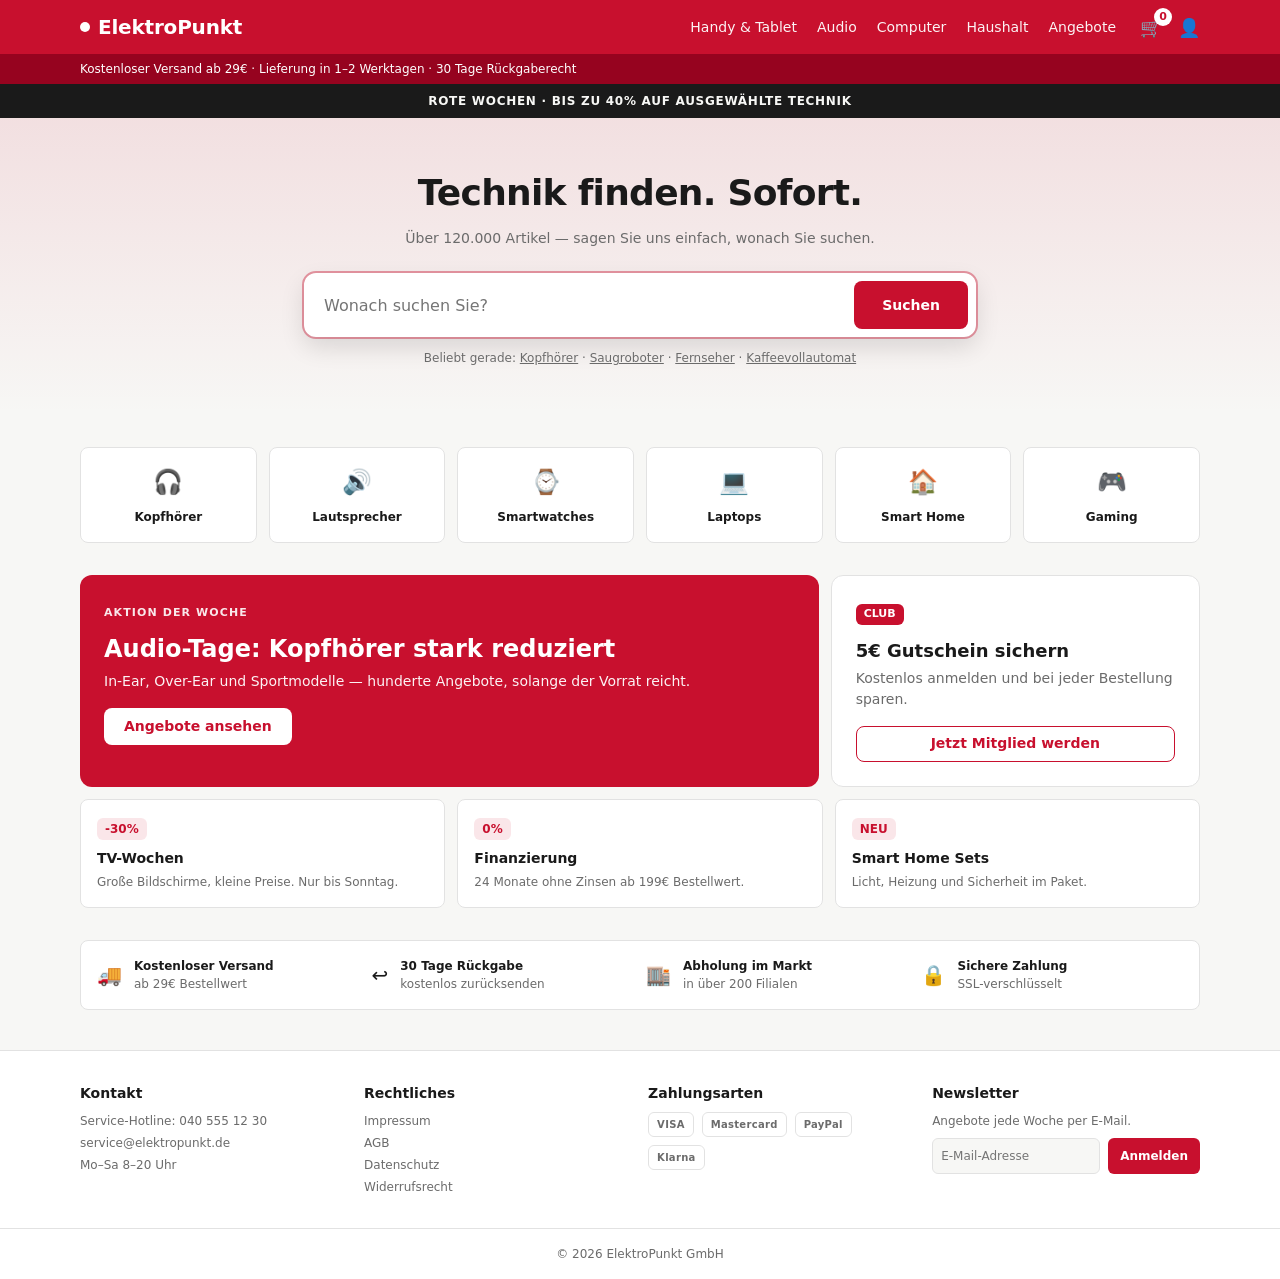
==== index.html @ 83a10e60 "Add files via upload" ====
<!DOCTYPE html>
<html lang="de">
<head>
  <meta charset="utf-8">
  <meta name="viewport" content="width=device-width, initial-scale=1">
  <title>ElektroPunkt — Elektronik, Technik & Angebote online</title>
  <meta name="description" content="ElektroPunkt Online-Shop: Kopfhörer, TV, Laptops, Haushalt und Smart Home zu Aktionspreisen. Versandkostenfrei ab 29€.">
  <link rel="icon" href="favicon.svg" type="image/svg+xml">
  <link rel="alternate icon" href="favicon.ico">
  <link rel="stylesheet" href="style.css">
</head>
<body>
  <div id="header"></div>
  <main id="main"></main>
  <div id="footer"></div>
  <script src="data.js"></script>
  <script src="common.js"></script>
  <script src="shopbot.js"></script>
  <script src="home.js"></script>
</body>
</html>
---- style.css ----
/* ElektroPunkt – Stylesheet */
:root {
  --brand: #c8102e;
  --brand-fg: #ffffff;
  --brand-dark: #96031f;
  --bg: #f7f7f5;
  --fg: #1a1a1a;
  --card: #ffffff;
  --muted: #6b6b6b;
  --muted-bg: #f1f1ef;
  --border: #e2e2e2;
  --radius: 8px;
  --font: ui-sans-serif, system-ui, -apple-system, "Segoe UI", Roboto, Arial, sans-serif;
}

*, *::before, *::after { box-sizing: border-box; border-color: var(--border); }
html { -webkit-text-size-adjust: 100%; }
body { margin: 0; min-height: 100vh; background: var(--bg); color: var(--fg); font-family: var(--font); line-height: 1.5; }
a { color: inherit; text-decoration: none; }
a:hover { text-decoration: underline; }
img { max-width: 100%; display: block; }
h1, h2, h3, p, ul, dl, dd { margin: 0; padding: 0; }
ul { list-style: none; }
button, input, textarea, select { font: inherit; color: inherit; }
button { cursor: pointer; }
:focus-visible { outline: 2px solid var(--brand); outline-offset: 2px; }
[hidden] { display: none !important; }

.container { max-width: 72rem; margin: 0 auto; padding: 0 1rem; }
.page { padding-top: 1.25rem; padding-bottom: 1.25rem; }
.section-gap { margin-top: 2rem; }
.section-gap-sm { margin-top: .75rem; }

/* Header */
.site-header { background: var(--brand); color: var(--brand-fg); }
.header-row { display: flex; flex-wrap: wrap; align-items: center; gap: .5rem 1.5rem; padding-top: .75rem; padding-bottom: .75rem; }
.logo { display: flex; align-items: center; gap: .5rem; font-size: 1.25rem; font-weight: 700; letter-spacing: -.01em; }
.logo:hover { text-decoration: none; }
.logo-dot { width: 10px; height: 10px; border-radius: 50%; background: var(--brand-fg); display: inline-block; }
.main-nav { margin-left: auto; display: flex; flex-wrap: wrap; gap: .25rem 1.25rem; font-size: .875rem; }
.main-nav a, .nav-dead { opacity: .95; }
.header-icons { display: flex; align-items: center; gap: 1rem; font-size: 1.125rem; }
.cart { position: relative; }
.cart-badge { position: absolute; right: -10px; top: -6px; min-width: 18px; padding: 0 4px; border-radius: 999px; background: var(--brand-fg); color: var(--brand); font-size: 11px; font-weight: 700; line-height: 18px; text-align: center; }
.subbar { background: var(--brand-dark); font-size: .75rem; }
.subbar .container { padding-top: .375rem; padding-bottom: .375rem; }

/* Footer */
.site-footer { margin-top: 2.5rem; border-top: 1px solid var(--border); background: var(--card); }
.footer-grid { display: grid; gap: 2rem; padding-top: 2rem; padding-bottom: 2rem; grid-template-columns: 1fr; }
.site-footer h3 { font-size: .875rem; font-weight: 600; }
.site-footer ul, .site-footer p { margin-top: .5rem; font-size: .75rem; color: var(--muted); }
.site-footer li { margin-top: .25rem; }
.site-footer li:first-child { margin-top: 0; }
.pay-row { margin-top: .5rem; display: flex; flex-wrap: wrap; gap: .5rem; }
.pay { border: 1px solid var(--border); border-radius: 6px; padding: .25rem .5rem; font-size: 10px; font-weight: 700; letter-spacing: .03em; color: var(--muted); }
.newsletter { margin-top: .5rem; display: flex; gap: .5rem; }
.newsletter input { flex: 1; min-width: 0; height: 2.25rem; border: 1px solid var(--border); border-radius: 6px; background: var(--bg); padding: 0 .5rem; font-size: .75rem; outline: none; }
.newsletter input:focus { border-color: var(--brand); }
.newsletter button { height: 2.25rem; border: 0; border-radius: 6px; background: var(--brand); color: var(--brand-fg); padding: 0 .75rem; font-size: .75rem; font-weight: 600; }
.copyright { border-top: 1px solid var(--border); padding: 1rem 0; text-align: center; }
.site-footer .copyright { margin-top: 0; }
@media (min-width: 640px) { .footer-grid { grid-template-columns: repeat(2, 1fr); } }
@media (min-width: 1024px) { .footer-grid { grid-template-columns: repeat(4, 1fr); } }

/* Buttons */
.btn { border: 0; border-radius: var(--radius); background: var(--brand); color: var(--brand-fg); padding: 0 1rem; height: 2.25rem; font-size: .875rem; font-weight: 600; transition: opacity .15s; display: inline-flex; align-items: center; justify-content: center; }
.btn:hover { opacity: .9; text-decoration: none; }
.btn:disabled { opacity: .5; cursor: not-allowed; }
.btn-small { font-size: .75rem; padding: .5rem; height: auto; }
.btn-big { height: 3rem; padding: 0 1.75rem; }
.btn-search { height: 2.75rem; padding: 0 1.5rem; }
.btn-wide { width: 100%; height: 2.75rem; margin-top: 1.25rem; }
.btn-outline { background: transparent; color: var(--brand); border: 1px solid var(--brand); }
.btn-block { width: 100%; margin-top: 1rem; }
.btn-white { margin-top: 1rem; border: 0; border-radius: var(--radius); background: var(--brand-fg); color: var(--brand); padding: .5rem 1.25rem; font-size: .875rem; font-weight: 600; }
.link-btn { border: 0; background: none; padding: 0; text-decoration: underline; color: inherit; font-size: inherit; }
.link-btn:hover { color: var(--brand); }
@media (min-width: 640px) { .btn-wide { width: 16rem; } }

/* Startseite */
.topband { background: var(--fg); color: var(--bg); text-align: center; padding: .5rem 1rem; font-size: .75rem; font-weight: 600; text-transform: uppercase; letter-spacing: .06em; }
.hero { padding: 3rem 1rem; background: linear-gradient(to bottom, rgba(200,16,46,.1), transparent); }
.hero-inner { max-width: 48rem; margin: 0 auto; text-align: center; }
.hero h1 { font-size: 1.875rem; font-weight: 700; letter-spacing: -.02em; }
.hero-sub { margin-top: .5rem; font-size: .875rem; color: var(--muted); }
.hero-search { max-width: 42rem; margin: 1.5rem auto 0; display: flex; gap: .5rem; padding: .5rem; border-radius: 12px; background: var(--card); box-shadow: 0 10px 25px rgba(0,0,0,.12); outline: 2px solid rgba(200,16,46,.4); }
.hero-search input { flex: 1; min-width: 0; height: 3rem; border: 0; background: transparent; padding: 0 .75rem; font-size: 1rem; outline: none; }
.hero-popular { margin-top: .75rem; font-size: .75rem; color: var(--muted); }
@media (min-width: 640px) { .hero h1 { font-size: 2.25rem; } }
.bot-section { padding-top: 1.5rem; padding-bottom: 1.5rem; }

.cat-grid { display: grid; grid-template-columns: repeat(3, 1fr); gap: .75rem; margin-top: 2rem; }
.cat-tile { display: flex; flex-direction: column; align-items: center; gap: .5rem; border: 1px solid var(--border); border-radius: var(--radius); background: var(--card); padding: 1rem; text-align: center; transition: box-shadow .15s; }
.cat-tile:hover { box-shadow: 0 4px 12px rgba(0,0,0,.1); text-decoration: none; }
.cat-icon { font-size: 1.5rem; }
.cat-label { font-size: .75rem; font-weight: 600; }
@media (min-width: 640px) { .cat-grid { grid-template-columns: repeat(6, 1fr); } }
.bot-section + .container .cat-grid { margin-top: 0; }

.promo-grid { display: grid; gap: .75rem; }
.promo-red { border-radius: 12px; background: var(--brand); color: var(--brand-fg); padding: 1.5rem; }
.promo-eyebrow { font-size: 11px; font-weight: 700; text-transform: uppercase; letter-spacing: .1em; opacity: .9; }
.promo-red h2 { margin-top: .5rem; font-size: 1.5rem; font-weight: 700; }
.promo-red p { margin-top: .25rem; font-size: .875rem; opacity: .95; }
@media (min-width: 768px) { .promo-grid { grid-template-columns: 2fr 1fr; } }
.panel { border: 1px solid var(--border); border-radius: var(--radius); background: var(--card); padding: 1rem; }
.panel-pad { padding: 1rem; }
.panel-title { margin-top: .5rem; font-size: .875rem; font-weight: 600; }
.panel-h2 { margin-top: .75rem; font-size: 1.125rem; font-weight: 700; }
.panel-copy { margin-top: .25rem; font-size: .75rem; color: var(--muted); }
.promo-grid .panel { border-radius: 12px; padding: 1.5rem; }
.promo-grid .panel-copy { font-size: .875rem; }
.tag-soft { display: inline-block; border-radius: 6px; background: rgba(200,16,46,.1); color: var(--brand); padding: .125rem .5rem; font-size: .75rem; font-weight: 700; }
.tag-solid { display: inline-block; border-radius: 6px; background: var(--brand); color: var(--brand-fg); padding: .125rem .5rem; font-size: 11px; font-weight: 700; }
.deal-grid, .tile-grid { display: grid; gap: .75rem; }
@media (min-width: 640px) { .deal-grid, .tile-grid { grid-template-columns: repeat(3, 1fr); } }
.strip-grid { display: grid; gap: .75rem; }
@media (min-width: 640px) { .strip-grid { grid-template-columns: repeat(4, 1fr); } }
.strip-top { margin-top: .75rem; }
.strip-item { display: flex; align-items: center; gap: .75rem; }
.strip-icon { font-size: 1.25rem; }
.strip-t { font-size: .75rem; font-weight: 600; }
.strip-s { font-size: .75rem; color: var(--muted); }

/* Suche */
.search-row { display: flex; gap: .5rem; }
.search-row input { flex: 1; min-width: 0; height: 2.75rem; border: 1px solid var(--border); border-radius: var(--radius); background: var(--card); padding: 0 .75rem; font-size: .875rem; outline: none; }
.search-row input:focus { border-color: var(--brand); }
.breadcrumb { margin-top: 1rem; font-size: .75rem; color: var(--muted); }
.breadcrumb a:hover { text-decoration: underline; }
.breadcrumb span { color: var(--fg); }
.bot-wrap { margin-top: 1rem; }
.result-head { margin-top: 1.25rem; display: flex; flex-wrap: wrap; align-items: flex-end; justify-content: space-between; gap: .75rem; }
.result-title { font-size: 1.125rem; font-weight: 600; }
.result-count { font-size: .75rem; color: var(--muted); }
.top-gap { margin-top: 1.25rem; }
.sort { display: flex; align-items: center; gap: .5rem; font-size: .75rem; color: var(--muted); }
.sort select { height: 2.25rem; border: 1px solid var(--border); border-radius: var(--radius); background: var(--card); padding: 0 .5rem; font-size: .875rem; color: var(--fg); }
.loading { padding: 4rem 0; text-align: center; font-size: .875rem; color: var(--muted); }
.notfound { padding: 4rem 1rem; text-align: center; }
.notfound h1 { font-size: 1.25rem; font-weight: 600; }
.notfound a { display: inline-block; margin-top: .75rem; font-size: .875rem; color: var(--brand); }

/* Produktkarten */
.grid { margin-top: .75rem; display: grid; grid-template-columns: repeat(2, 1fr); gap: .75rem; }
@media (min-width: 768px) { .grid { grid-template-columns: repeat(3, 1fr); } }
@media (min-width: 1024px) { .grid { grid-template-columns: repeat(4, 1fr); } }
#results .grid { margin-top: 1rem; }
.card { display: flex; flex-direction: column; border: 1px solid var(--border); border-radius: var(--radius); background: var(--card); padding: .75rem; transition: box-shadow .15s; }
.card:hover { box-shadow: 0 4px 12px rgba(0,0,0,.1); }
.card-link { display: flex; flex-direction: column; }
.card-link:hover { text-decoration: none; }
.img-wrap { position: relative; }
.img-wrap img { width: 100%; height: auto; aspect-ratio: 1; border-radius: 6px; object-fit: cover; background: var(--muted-bg); }
.badge { position: absolute; top: 4px; border-radius: 6px; background: var(--brand); color: var(--brand-fg); padding: .125rem .375rem; font-size: 11px; font-weight: 700; }
.badge-left { left: 4px; }
.badge-right { right: 4px; }
.badge-inline { position: static; padding: .125rem .5rem; font-size: .75rem; }
.card-title { margin-top: .5rem; font-size: .875rem; font-weight: 600; line-height: 1.35; }
.stars { margin-top: .25rem; display: flex; align-items: center; gap: .25rem; font-size: .75rem; color: var(--muted); }
.stars strong { color: var(--fg); font-weight: 600; }
.price-row { margin-top: .5rem; display: flex; align-items: baseline; gap: .5rem; }
.price { font-size: 1rem; font-weight: 700; color: var(--brand); }
.old-price { font-size: .75rem; color: var(--muted); text-decoration: line-through; }
.card .add-btn { margin-top: .5rem; }

/* Produktseite */
.detail { margin-top: 1.25rem; display: flex; flex-direction: column; gap: 2rem; }
.detail-img { width: 100%; height: auto; aspect-ratio: 1; border: 1px solid var(--border); border-radius: 12px; background: var(--card); object-fit: cover; }
.detail-info { min-width: 0; flex: 1; }
.detail-info h1 { font-size: 1.5rem; font-weight: 700; }
.detail-price { margin-top: 1rem; display: flex; align-items: baseline; gap: .75rem; }
.detail-price .old-price { font-size: .875rem; }
.price.huge { font-size: 1.875rem; }
.detail-desc { margin-top: 1rem; font-size: .875rem; line-height: 1.65; color: var(--muted); }
.specs { margin-top: 1.25rem; border-top: 1px solid var(--border); font-size: .875rem; }
.spec-row { display: flex; justify-content: space-between; gap: 1rem; padding: .5rem 0; border-bottom: 1px solid var(--border); }
.spec-row dt { color: var(--muted); }
.spec-row dd { text-align: right; font-weight: 500; }
.checks { margin-top: 1rem; font-size: .75rem; color: var(--muted); }
.checks li + li { margin-top: .25rem; }
@media (min-width: 768px) { .detail { flex-direction: row; } .detail-img { width: 420px; flex: none; } }

/* Kategorie */
.cat-head { margin-top: 1rem; display: flex; align-items: center; gap: .75rem; border-radius: 12px; background: rgba(200,16,46,.05); padding: 1.25rem; }
.cat-head-icon { font-size: 1.875rem; }
.cat-head h1 { font-size: 1.25rem; font-weight: 700; }
.cat-head p { font-size: .875rem; color: var(--muted); }

/* ShopBot */
.shopbot { display: flex; flex-direction: column; height: 72vh; min-height: 550px; overflow: hidden; border: 2px solid var(--brand); border-radius: var(--radius); background: var(--card); box-shadow: 0 10px 25px rgba(0,0,0,.12); }
@media (min-width: 768px) { .shopbot { height: 78vh; } }
.bot-head { display: flex; align-items: center; gap: .75rem; background: var(--brand); color: var(--brand-fg); padding: 1rem 1.25rem; }
.bot-avatar { display: flex; align-items: center; justify-content: center; width: 2.75rem; height: 2.75rem; border-radius: 50%; background: rgba(255,255,255,.15); font-size: 1.5rem; }
.bot-name { font-size: 1rem; font-weight: 700; line-height: 1.2; }
.bot-sub { font-size: .75rem; opacity: .9; }
.bot-online { margin-left: auto; display: flex; align-items: center; gap: .375rem; font-size: .75rem; font-weight: 600; }
.bot-dot { width: 8px; height: 8px; border-radius: 50%; background: var(--brand-fg); }
.bot-chat { flex: 1; min-height: 0; overflow-y: auto; display: flex; flex-direction: column; gap: .75rem; padding: 1.25rem; }
.msg { display: flex; max-width: 85%; }
.msg-user { align-self: flex-end; }
.msg-wide { max-width: 100%; width: 100%; }
.bubble { border-radius: var(--radius); padding: .5rem .75rem; font-size: .875rem; line-height: 1.5; background: transparent; }
.msg-wide .bubble { width: 100%; }
.msg-user .bubble { background: var(--brand); color: var(--brand-fg); }
.typing { font-size: .75rem; font-style: italic; color: var(--muted); }
.bot-products { margin-top: 1rem; width: 100%; }
.bot-products-title { margin-bottom: .75rem; font-size: .875rem; font-weight: 600; }
.bot-products-grid { display: grid; gap: .75rem; grid-template-columns: 1fr; }
@media (min-width: 640px) { .bot-products-grid { grid-template-columns: repeat(2, 1fr); } }
@media (min-width: 1024px) { .bot-products-grid { grid-template-columns: repeat(4, 1fr); } }
.bot-product { display: flex; flex-direction: column; min-width: 0; border: 1px solid var(--border); border-radius: 6px; background: var(--card); padding: .75rem; }
.bot-product-link { display: flex; flex: 1; flex-direction: column; }
.bot-product-link:hover { text-decoration: none; }
.bot-product-link img { width: 100%; height: auto; aspect-ratio: 1; border-radius: 4px; object-fit: cover; }
.bot-product-tag { margin-top: .5rem; font-size: .75rem; font-weight: 600; color: var(--brand); }
.bot-product-name { margin-top: .25rem; font-size: .875rem; font-weight: 600; }
.bot-product-link:hover .bot-product-name { text-decoration: underline; }
.bot-product-price { margin-top: .25rem; font-size: .875rem; font-weight: 700; color: var(--brand); }
.bot-product .btn { margin-top: .75rem; width: 100%; }
.bot-input { border-top: 1px solid var(--border); padding: 1rem; }
.bot-form { display: flex; align-items: flex-end; gap: .5rem; border: 1px solid var(--border); border-radius: var(--radius); padding: .5rem; }
.bot-form textarea { flex: 1; min-height: 3rem; resize: none; border: 0; outline: none; background: transparent; padding: .25rem .5rem; font-size: .875rem; }
.bot-form textarea:disabled { opacity: .6; }
.bot-send { height: 2.5rem; }

/* Hinweis beim Hinzufügen */
.toast { position: fixed; bottom: 1.25rem; left: 50%; transform: translateX(-50%); z-index: 50; border-radius: var(--radius); background: var(--fg); color: var(--bg); padding: .625rem 1rem; font-size: .875rem; font-weight: 500; box-shadow: 0 10px 25px rgba(0,0,0,.2); }

@media (prefers-reduced-motion: reduce) { * { transition: none !important; } }
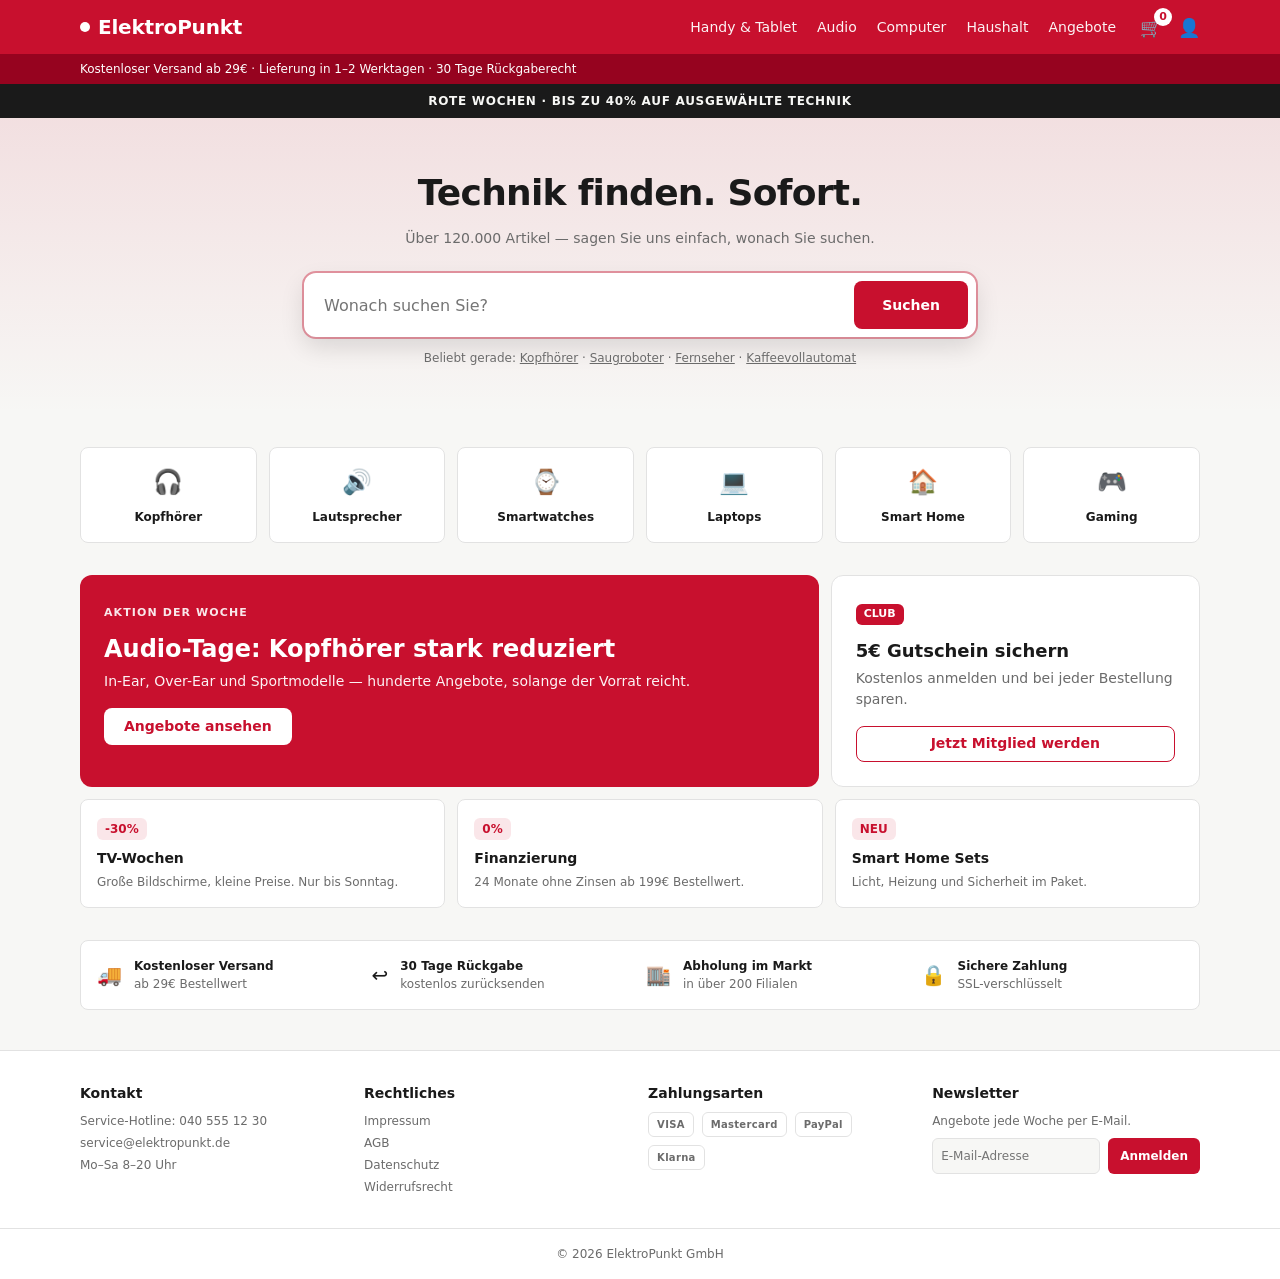
==== commit 490bb1bf: "Update index.html" ====
--- a/index.html
+++ b/index.html
@@ -17,5 +17,42 @@
   <script src="common.js"></script>
   <script src="shopbot.js"></script>
   <script src="home.js"></script>
+
+  <script>
+    function sendHeight() {
+      // Ermittlung der Gesamthöhe aller generierten Elemente
+      var mainElem = document.getElementById('main');
+      var body = document.body;
+      var html = document.documentElement;
+      
+      var h = Math.max(
+        body.scrollHeight, body.offsetHeight, 
+        html.scrollHeight, html.offsetHeight,
+        mainElem ? mainElem.scrollHeight + 300 : 0
+      );
+
+      // Nur senden, wenn die Höhe größer als ein einzelnes Suchfeld ist
+      if (h > 100) {
+        window.parent.postMessage({ frameHeight: h + 40 }, '*');
+      }
+    }
+
+    // Senden nach dem ersten Laden
+    window.addEventListener('load', function() {
+      sendHeight();
+      // Zusätzliche Prüfungen nach dem Rendering des dynamischen JavaScripts
+      setTimeout(sendHeight, 300);
+      setTimeout(sendHeight, 800);
+      setTimeout(sendHeight, 1500);
+    });
+
+    // Reagieren auf Klicks (Kategorieseiten, Produktwechsel etc.)
+    document.addEventListener('click', function() {
+      setTimeout(sendHeight, 200);
+      setTimeout(sendHeight, 600);
+    });
+
+    window.addEventListener('resize', sendHeight);
+  </script>
 </body>
 </html>
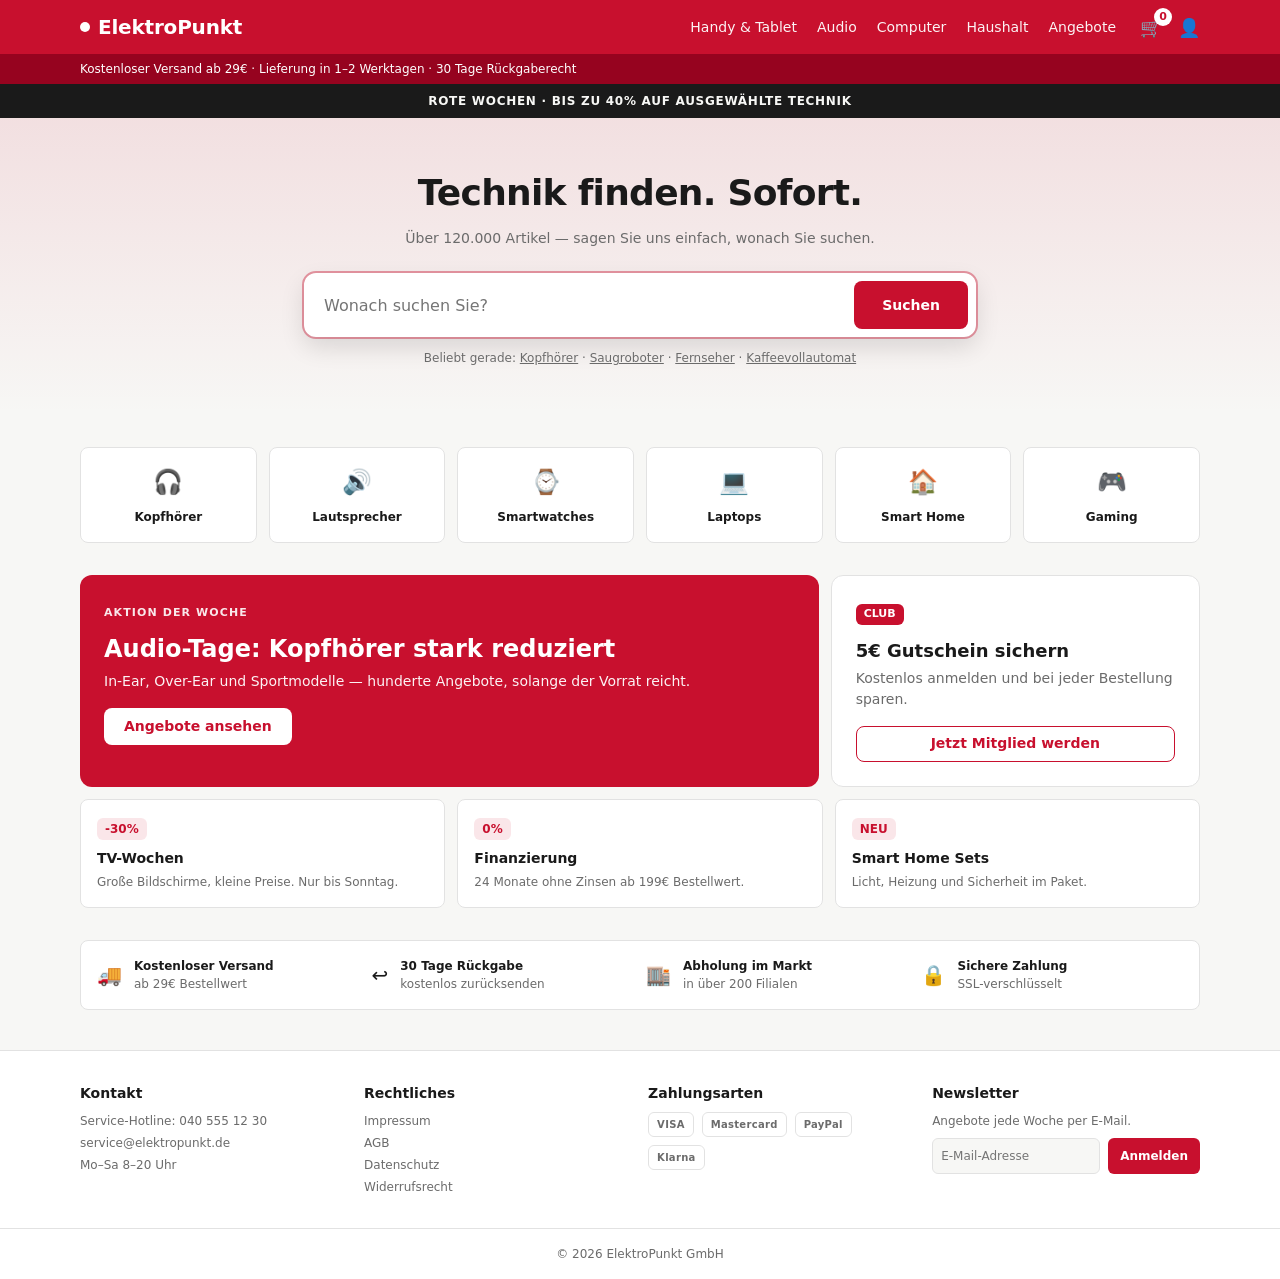
==== commit c899b230: "Update index.html" ====
--- a/index.html
+++ b/index.html
@@ -19,8 +19,7 @@
   <script src="home.js"></script>
 
   <script>
-    function sendHeight() {
-      // Ermittlung der Gesamthöhe aller generierten Elemente
+    function sendHeight(scrollToTop) {
       var mainElem = document.getElementById('main');
       var body = document.body;
       var html = document.documentElement;
@@ -31,28 +30,28 @@
         mainElem ? mainElem.scrollHeight + 300 : 0
       );
 
-      // Nur senden, wenn die Höhe größer als ein einzelnes Suchfeld ist
       if (h > 100) {
-        window.parent.postMessage({ frameHeight: h + 40 }, '*');
+        window.parent.postMessage({ 
+          frameHeight: h + 40,
+          scrollTop: !!scrollToTop 
+        }, '*');
       }
     }
 
-    // Senden nach dem ersten Laden
     window.addEventListener('load', function() {
-      sendHeight();
-      // Zusätzliche Prüfungen nach dem Rendering des dynamischen JavaScripts
-      setTimeout(sendHeight, 300);
-      setTimeout(sendHeight, 800);
-      setTimeout(sendHeight, 1500);
+      sendHeight(true);
+      setTimeout(function() { sendHeight(false); }, 300);
+      setTimeout(function() { sendHeight(false); }, 800);
+      setTimeout(function() { sendHeight(false); }, 1500);
     });
 
-    // Reagieren auf Klicks (Kategorieseiten, Produktwechsel etc.)
+    // Bei jedem Klick auf ein Produkt oder eine Kategorie nach oben scrollen
     document.addEventListener('click', function() {
-      setTimeout(sendHeight, 200);
-      setTimeout(sendHeight, 600);
+      setTimeout(function() { sendHeight(true); }, 150);
+      setTimeout(function() { sendHeight(false); }, 600);
     });
 
-    window.addEventListener('resize', sendHeight);
+    window.addEventListener('resize', function() { sendHeight(false); });
   </script>
 </body>
 </html>
